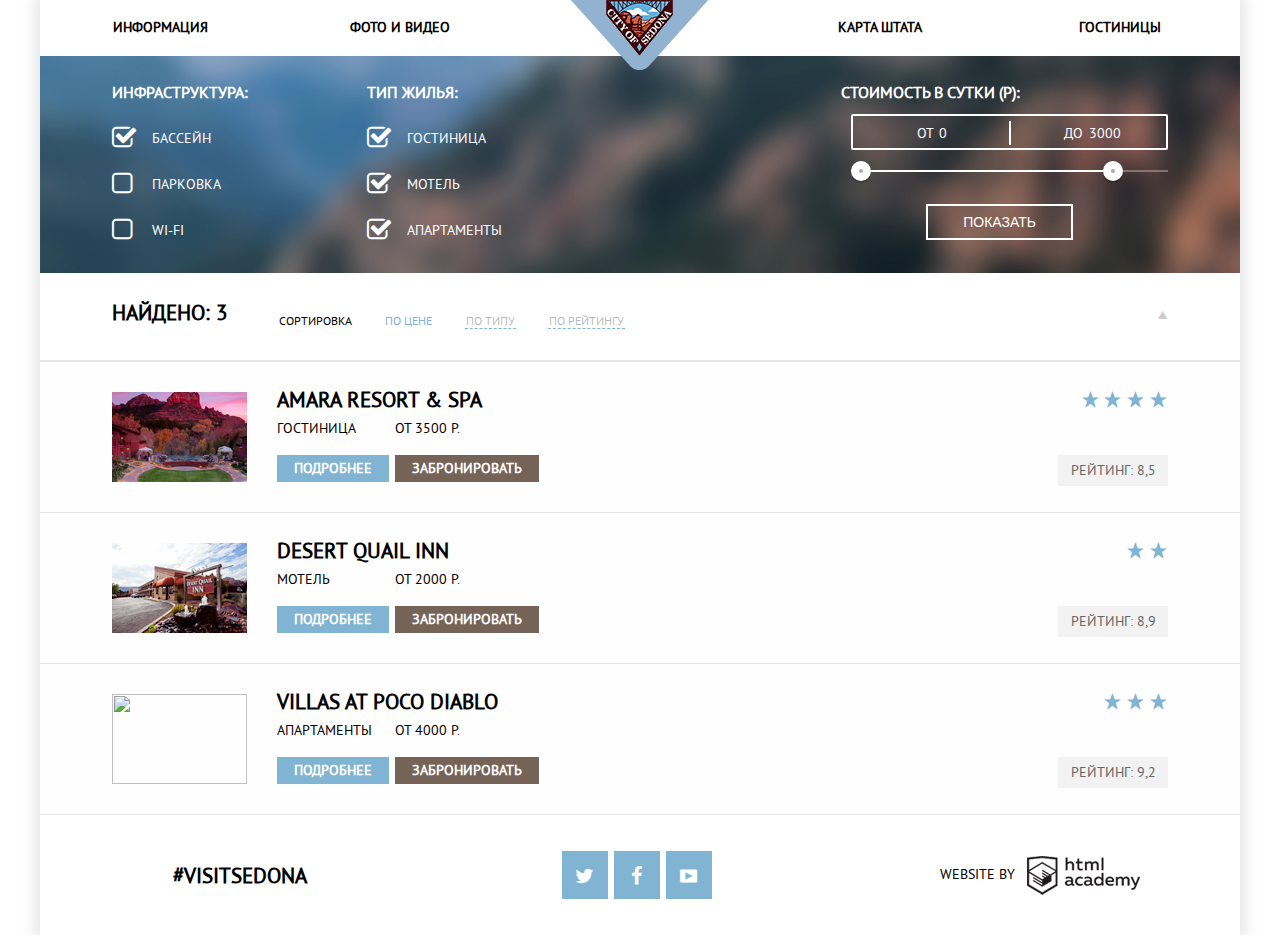
==== hotel.html @ a64052c8 "Add files via upload" ====
﻿<!DOCTYPE html>
<html lang="ru">
  <head>
    <meta charset="utf-8">
	<title>Sedona</title>
	<link rel="stylesheet" href="css/style.css">
  </head>
  <body>
    
	<div class="container">
	  <header class="header">
	    <nav>
          <figure class="logo">
            <a href="index.html">
              <img src="img/logo.png" alt="logo" width="138" height="70">
			</a>
		  </figure>	
		  <ul class="menu">
		    <li class="active"><a href="#" class "menu_link">Информация</a></li>
			<li class="menu_item"><a href="#" class "menu_link">Фото и видео</a></li>
			<li class="menu_item"><a href="#" class "menu_link">Карта штата</a></li>
			<li class="menu_item"><a href="#" class "menu_link">Гостиницы</a></li>
		  </ul>
		</nav> 
   	  </header>	
	  
      <section class="selection-block">
	    <form class="selection-form" action="#" method="post">
          <div class="infrasrtrucure-item">
            <h2>Инфраструктура:</h2>
            <input type="checkbox" name="pool" value="Бассейн" id="checkbox01" checked>
            <label for="checkbox01">Бассейн</label>
            <input type="checkbox" name="parking" value="Парковка" id="checkbox02">
            <label for="checkbox02">Парковка</label>
            <input type="checkbox" name="wifi" value="Парковка" id="checkbox03">
            <label for="checkbox03">Wi-Fi</label>
          </div>
          <div class="housetype-item">
            <h2>Тип жилья:</h2>
            <input type="checkbox" name="hotel" value="Гостиница" id="checkbox04" checked>
            <label for="checkbox04">Гостиница</label>
            <input type="checkbox" name="motel" value="Мотель" id="checkbox05" checked>
            <label for="checkbox05">Мотель</label>
            <input type="checkbox" name="apartments" value="Апартаменты" id="checkbox06" checked>
            <label for="checkbox06">Апартаменты</label>
          </div>
          <div class="cost-filter">
            <div class="cost-filter-title">
              Стоимость в сутки (р):
            </div>
            <div class="cost-control">
              <label class="cost-from">От <input type="text" name="from" value="0" id="from-value"></label><!--
              --><label class="cost-to">До <input type="text" name="to" value="3000" id="to-value"></label>
            </div>
            <div class="cost-range">
              <div class="scale">
                <div class="bar"></div>
              </div>
              <div class="range-toggle range-toggle-min"></div>
              <div class="range-toggle range-toggle-max"></div>
            </div>
            <button type="button" name="show">Показать</button>
          </div>
        </form>
      </section>
      <section class="sorting-block">
        <div class="sorting-sum">Найдено: 3</div>
        <div class="sorting-range">
          <ul>
            <li>Сортировка</li>
			<li class="search-active"><a href="#">По цене</a></li>
            <li><a href="#">По типу</a></li>
            <li><a href="#">По рейтингу</a></li>
          </ul>
        </div>
        <div class="search-arrow">
            <a href="#" class="icon-up-dir"></a>
			<a href="#" class="icon-down-dir-active"></a>
        </div>
      </section>
      <section class="results-block">
        <article class="result-item">
          <div class="result-image">
            <img src="img/amara.png" width="135" height="90" alt="" />
          </div>
          <div class="result-description">
            <h1 class="result-description-header"><a href="#">Amara resort &amp; spa</a></h1>
            <div class="details-item">
              <span>Гостиница</span><br>
              <a href="#">Подробнее</a>
            </div>
            <div class="reserve-item">
              <span>От 3500 р.</span><br>
              <a href="#">Забронировать</a>
            </div>
          </div>
          <div class="rating-item">
            <div class="rating-stars">
              <span class="icon-star"></span><span class="icon-star"></span><span class="icon-star"></span><span class="icon-star"></span>
            </div>
            <div class="rating-sum">
              <span>Рейтинг: 8,5</span>
            </div>
          </div>
        </article>
        <article class="result-item">
          <div class="result-image">
            <img src="img/desert.png" width="135" height="90" alt="" />
          </div>
          <div class="result-description">
            <h1 class="result-description-header"><a href="#">Desert quail inn</a></h1>
            <div class="details-item">
              <span>Мотель</span><br>
              <a href="#">Подробнее</a>
            </div>
            <div class="reserve-item">
              <span>От 2000 р.</span><br>
              <a href="#">Забронировать</a>
            </div>
          </div>
          <div class="rating-item">
            <div class="rating-stars">
              <span class="icon-star"></span><span class="icon-star"></span>
            </div>
            <div class="rating-sum">
              <span>Рейтинг: 8,9</span>
            </div>
          </div>
        </article>
        <article class="result-item">
          <div class="result-image">
            <img src="img/villas.png"  width="135" height="90" alt="" />
          </div>
          <div class="result-description">
            <h1 class="result-description-header"><a href="#">Villas at Poco Diablo</a></h1>
            <div class="details-item">
              <span>Апартаменты</span><br>
              <a href="#">Подробнее</a>
            </div>
            <div class="reserve-item">
              <span>От 4000 р.</span><br>
              <a href="#">Забронировать</a>
            </div>
          </div>
          <div class="rating-item">
            <div class="rating-stars">
              <span class="icon-star"></span><span class="icon-star"></span><span class="icon-star"></span>
            </div>
            <div class="rating-sum">
              <span>Рейтинг: 9,2</span>
            </div>
          </div>
        </article>
      </section>
      
	  <!--Footer-->
	  <footer>
        <div class="tag-item">
          <a href="#">#visitsedona</a>
        </div>
        <div class="social">
          <a href="#" class="social-btn tw"><span class="icon-twitter"></span></a>
          <a href="#" class="social-btn fb"><span class="icon-facebook"></span></a>
          <a href="https://youtube.com/" class="social-btn yt"><span class="icon-youtube"></span></a>
        </div>
        <div class="developer-item">
          <span>Website by</span>
		  <a href="https://htmlacademy.ru/"></a>
        </div>
      </footer>
    </div>
  </body>
</html
---- css/style.css ----
/*html, body, div, span, object, iframe,
h1, h2, h3, h4, h5, h6, p, blockquote, pre,
abbr, address, cite, code,
del, dfn, em, img, ins, kbd, q, samp,
small, strong, sub, sup, var,
b, i,
dl, dt, dd, ol, ul, li,
fieldset, form, label, legend,
table, caption, tbody, tfoot, thead, tr, th, td,
article, aside, canvas, details, figcaption, figure,
footer, hgroup, menu, section, summary,
time, mark, audio, video, main, nav, header {
  margin:0;
  padding:0;
  border:0;
  outline:0;
  font-size:100%;
  vertical-align:baseline;
  background:transparent;
}
input:focus,
textarea:focus {
  outline: none;
}

article,aside,details,figcaption,figure,
footer,header,hgroup,menu,nav,section {
  display:block;
}
*/


@font-face {
  font-weight: normal;
  font-family: "symbols-sedona";
  font-style: normal;
  src: url("../fonts/symbols-sedona.woff") format("woff"),
       url("../fonts/symbols-sedona.woff2") format("woff2");
}


@font-face {
  font-weight: normal;
  font-family: "PT Sans";
  font-style: normal;
  src: url("../fonts/ptsans.woff") format("woff"),
       url("../fonts/ptsans.woff2") format("woff2"),
	   url("../fonts/ptsansbold.woff") format("woff"),
       url("../fonts/ptsansbold.woff2") format("woff2");
	   
}

 
.icon-facebook:before {
  content: "\66";
}

/* 'f' */

.icon-twitter:before {
  content: "\74";
}

/* 't' */

.icon-up-dir:before {
  content: "\25b2";
}

/* '▲' */

.icon-down-dir:before {
  content: "\25bc";
}

/* '▼' */

.icon-star:before {
  content: "\2605";
}

/* '★' */

.icon-check-off:before {
  content: "\2610";
}

/* '☐' */

.icon-check-on:before {
  content: "\2611";
}

/* '☑' */

.icon-calendar:before {
  content: "\e800";
}

/* '' */

.icon-plus:before {
  content: "\e801";
}

/* '' */

.icon-minus:before {
  content: "\e802";
}

/* '' */

.icon-youtube:before {
  content: "\f39e";
}

/* '' */


html {
 font-size: 100%;
  font-family: sans-serif; /* 1 */
  -ms-text-size-adjust: 100%; /* 2 */
  -webkit-text-size-adjust: 100%; /* 2 */
}


body {
  text-transform: uppercase;
  color: #000000;
  font-family: "PT Sans", "Arial", sans-serif;
  font-size: 14px;
  font-weight: normal;
  line-height: 21px;
  margin:0;
}

.container {
    position: relative;
    width: 1200px;
    margin-right: auto;
    margin-left: auto;
    box-shadow: 0px 0px 15px 5px rgba(0, 1, 1, 0.1);

}


/* HEADER */
header {
    position:relative;
	margin:0;
}

header ul {
    display:flex;
    margin:0;
    padding-top: 13px;
    padding-bottom: 17px;
    line-height: 26px;
}
ul{
	padding:0;
	list-style:none;
	
}
/*.menu{
	padding:0;
	font-size:0;
}


.menu li:nth-child(1){
	padding-left:72px;
}
.menu li{
	box-sizing: border-box;
	width:240px;
	list-style:none;
}
*/

.menu {
  padding: 0;
  font-size: 0;
}

.menu li {
  display: inline-block;
  vertical-align: top;
  padding-top: 14px;
  padding-bottom: 16px;
  width: 20%;
}
.menu li:nth-child(2) {
    margin-right: 240px;
    text-align: center;
}

.menu li a:link,
.menu li a:visited,
.menu li a:hover,
.menu li a:active {
  display: block;
  text-align: center;
  font-size: 14px;
  line-height: 26px;
  font-weight: bold;
  color: #000;
  text-decoration: none;
  outline: none;
}

.menu li a:hover { color: #a8c9df; }
.menu .active a:active { color: rgba(96,78,67,0.3); }


.logo {
  position: absolute;
  width: 100%;
  left: 50%;
  top: 0;
  margin:0;
  margin-left: -69px;
  margin-right: auto;
  width: 138px;
  height: 70px;
}
/* WELCOME */

.welcome{
	display:flex;
	background-image: url(../img/background_photo.jpg);
	background-position-x: 50%;
    background-position-y: -60px;
    /* background-size: initial;
    background-repeat-x: no-repeat;
    background-repeat-y: no-repeat;
    background-attachment: initial;
    background-origin: initial;
    background-clip: initial;  ??? */ 
    flex-direction: column;
	align-items: center; 
	}

.welcome-title {
    margin-top: 76px;
    margin-bottom: 23px;
    width: 458px;
}


h1 {
    color: #000000;
    font-family: "PT Sans", sans-serif;
    font-size: 21px;
    font-weight: bold;
    line-height: 26px;
}
.reasons_header{
    width: 1200px;
    padding: 50px 0;
	text-align:center;

}
.reasons_header h1 {
	margin-top: 11px;
    margin-bottom: 27px;
}
.reasons_desc {
    line-height: 26px;
    margin-bottom: 0px;
}

/* REASONS */

.reason_blue{
   color: #ffffff;
   background-color: #81b3d2;
   text-align:center;
   float:left;
   width: 33.33333%;
	height: 256px;
   
}
.reason-picture{
	float: right;
	width: 66.6%;
 	height: 256px;
}
.reason_title{
	width: 200px;
    font-size: 21px;
    line-height: 26px;
    margin: 0 auto;
    margin-top: 2.45em;
    margin-bottom: 0.5em;
}
.reasons_row {
    content: "";
    display: flex;
    clear: both;
	font-size:100%;
}

.reason_blue p{
    margin-bottom: 0;
	margin-top: 20px;
}

.reason_next {
    box-sizing: border-box;
    width: 33.3%;
    min-height: 330px;
    padding: 0 4%;
	float:left;
	text-align: center;
	
}

.advantages_img {
    display: inline-block;
    width: 100px;
    min-height: 100px;
    margin-top: 42px;
    margin-bottom: 6px;
}

.reason_title_advantages {
    color: #000000;
    font-size: 21px;
    font-weight: bolder;
    margin-top: 0px;
    margin-bottom: 10px;
}

.reason_gray {
	background-color:#eeeeee;
	width: 400px;
	min-height: 256px;
    text-align: center;
}

/* Form */
.search {
  width: 568px;
  margin: 0 auto;
  line-height: 24px;
  text-align: center;
  background-color: white;
}

.search h2 {
  margin: 0;
  margin-top: 56px;
  margin-bottom: 29px;
  padding: 0;
  font-weight: bold;
  font-size: 30px;
  line-height: 24px;
  color: #000000;
}

.search a {
  display: block;
  width: 568px;
  margin-top: 47px;
  margin-right: auto;
  margin-left: auto;
  padding-top: 30px;
  padding-bottom: 30px;
  font-weight: bold;
  font-size: 21px;
  color: white;
  text-decoration: none;
  background-color: #766357;
}

.search a:hover {
  background-color: #604e43;
}

.search a:active {
  color: rgba(0, 0, 0, 0.3);
  background-color: #503e33;
}
.map {
  position: relative;
  height: 593px;
}

.map-canvas {
  height: 593px;
  background: #cbdda9 url("../img/map.jpg") no-repeat;
  background-size: cover;
  background-position: center 0px;
}

.map-canvas iframe {
  width: 100%;
  height: 593px;
  border: 0;
  background-size: cover;
  background-position: center 0px;
}

.form {
  position: absolute;
  top: 0;
  left: 50%;
  display: none;
  width: 458px;
  padding: 55px;
  font-weight: bold;
  font-size: 14px;
  text-align: right;
  color: black;
  background: white;
  box-shadow: 0px 0px 15px 7px rgba(0, 1, 1, 0.15);
  -webkit-transform: translateX(-50%);
      -ms-transform: translateX(-50%);
          transform: translateX(-50%);
}

.form-show {
  display: block;
  -webkit-animation: form_opacity 0.6s;
  animation: form_opacity 0.6s;
}

@keyframes form_opacity {
  0% {
    opacity: 0;
  }
  100% {
    opacity: 1;
  }
}

@keyframes shake {
  0%, 100% {
    transform: translateX(0);
  }
  10%, 30%, 50%, 70%, 90% {
    transform: translateX(-10px);
  }
  20%, 40%, 60%, 80% {
    transform: translateX(10px);
  }
}

input.booking-calendar[type="text"] {
  width: 281px;
  margin-bottom: 20px;
  margin-left: 20px;
  padding: 4px 15px;
  padding-right: 40px;
  font-weight: bold;
  font-size: 14px;
  line-height: 26px;
  font-family: "PT Sans", "Arial", sans-serif;
  color: black;
  text-transform: uppercase;
  background: #f2f2f2;
  border: 2px solid #f2f2f2;
  outline: none;
}

.icon-calendar {
  position: absolute;
  left: 480px;
  margin: 0;
  margin-top: 5px;
  padding: 0;
  font-size: 20px;
  color: #c2c2c2;
}

.icon-calendar:hover {
  color: black;
}

.icon-calendar:active {
  color: #81b3d2;
}

.input-line {
  margin-bottom: 10px;
}

.booking-calendar-minus-plus {
  display: inline-block;
  margin-left: 27px;
  vertical-align: middle;
  background: #f2f2f2;
}

.input-line-adults {
  display: inline-block;
  padding-right: 38px;
}

.input-line-adults .booking-calendar-minus-plus {
  margin-left: 39px;
}

.form .btn-grey {
  width: 38px;
  height: 38px;
  font-weight: normal;
  font-size: 14px;
  vertical-align: middle;
  text-align: center;
  color: #a9a9a9;
  background: #f2f2f2;
  border: none;
  outline: none;
  cursor: pointer;
}

.form .btn-grey:hover {
  color: black;
}

.form .btn-grey:active {
  color: #81b3d2;
}

input.booking-calendar-select[type="text"] {
  width: 26px;
  padding: 5px 1px;
  font-weight: bold;
  font-size: 14px;
  line-height: 26px;
  font-family: "PT Sans", "Arial", sans-serif;
  vertical-align: middle;
  text-align: center;
  color: black;
  text-transform: uppercase;
  background: #f2f2f2;
  border: 2px solid #f2f2f2;
  outline: none;
}

input.booking-calendar:focus, input.booking-calendar-select:focus,
input.booking-calendar:focus:hover, input.booking-calendar-select:focus:hover {
  background: white;
  border: 2px solid #e5e5e5;
}

input.booking-calendar:hover,
input.booking-calendar-select:hover {
  background: #ebebeb;
  border: 2px solid #ebebeb;
}

.form-btn-blue {
  display: block;
  margin-top: 54px;
  padding: 15px 196px;
  font-weight: bold;
  font-size: 21px;
  text-align: center;
  text-transform: uppercase;
  border: none;
  outline: none;
  cursor: pointer;
 }
 
 .btn-blue {
  color: white;
  background-color: #81b3d2;
}

.btn-blue:hover {
  color: white;
  background-color: #669ec0;
}

.btn-blue:active {
  color: rgba(255, 255, 255, 0.3);
  background-color: #5496bd;
}

/* обрыв */

/* hotel */
.selection-block {
    box-sizing: border-box;
    min-height: 215px;
    color: #ffffff;
    background: #5d7284;
    background-repeat: no-repeat;
    background-position: center;
	background-image: url(../img/back.png);
	background-size:cover;
	display: flex;
    width: 1200px;
	text-align:left;
}

.selection-form {
    display: -webkit-box;
    display: -webkit-flex;
    display: -ms-flexbox;
    display: flex;
    padding: 0 72px;
    padding-top: 26px;
    padding-bottom: 7px;
    width: 1056px;
}
.selection-form input[type="checkbox"] {
    display: none;
}
.selection-form input[type="checkbox"] + label {
    display: block;
    padding-left: 40px;
    position: relative;
    cursor: pointer;
}
.selection-form input[type="checkbox"] + label::before {
    content: "\2610";
    position: absolute;
    top: 0;
    left: 0;
    width: 10px;
    height: 10px;
    font-family: "symbols-sedona";
    font-size: 26px;
}
.selection-form input[type="checkbox"]:disabled + label::before {
    color: #6a6a6a;
}
.selection-form input[type="checkbox"]:checked + label::before {
    content: "\2611";
}
.selection-form input[type="checkbox"]:checked:disabled + label::before {
    color: #6a6a6a;
}
.infrasrtrucure-item {
    width: 256px;
}
.infrasrtrucure-item h2,
.housetype-item h2 {
    font-size: 16px;
    font-weight: bold;
    margin-top: 0px;
    margin-bottom: 25px;
}
.infrasrtrucure-item label,
.housetype-item label {
    line-height: 21px;
    font-size: 14px;
    font-weight: normal;
    margin-bottom: 25px;
}
.housetype-item {
    width: 274px;
}
.cost-filter {
    position: relative;
    box-sizing: border-box;
    width: 528px;
    padding-left: 200px;
}
.cost-filter-title {
    margin-bottom: 11px;
    font-size: 16px;
    font-weight: bold;
}
.cost-control {
    position: relative;
    margin-bottom: 20px;
    margin-left: 10px;
    border: 2px solid #ffffff;
    border-radius: 2px;
    height: 32px;
}
.cost-control::after {
    position: absolute;
    top: 5px;
    left: 50%;
    height: 22px;
    content: "";
    border: 1px solid #ffffff;
}
.cost-control label {
    display: inline-block;
    vertical-align: middle;
    height: 34px;
    width: 90px;
    cursor: pointer;
}
.cost-control .cost-from {
    padding-left: 64px;
}
.cost-control .cost-to {
    padding-left: 57px;
}
.cost-control input {
    width: 50px;
    color: inherit;
    font: inherit;
    border: none;
    background: none;
    line-height: 32px;
}
.cost-range {
    position: relative;
}
.cost-range .scale {
    height: 2px;
    margin-left: 10px;
    background: rgba(255, 255, 255, 0.3);
}
.cost-range .bar {
    width: 80%;
    height: 2px;
    background: #ffffff;
}
.range-toggle {
    position: absolute;
    top: -9px;
    left: 10px;
    width: 4px;
    height: 4px;
    cursor: pointer;
    border: 8px solid #ffffff;
    border-radius: 50%;
    background: #ababab;
    box-shadow: 0 2px 1px 0 rgba(0, 1, 1, 0.2);
}
.range-toggle:hover {
    background: #1c4f80;
}
.range-toggle-max {
    left: 80%;
}
.selection-form button {
    position: absolute;
    right: 95px;
    bottom: 26px;
    padding: 6px 35px;
    text-transform: uppercase;
    color: #ffffff;
    border: 2px solid #ffffff;
    background: none;
    font-size: 14px;
    line-height: 20px;
}
.selection-form button:hover {
    background: #ffffff;
    color: #000000;
}

.sorting-block{
	padding: 29px 6%;
    border-bottom: 2px solid #e5e5e5;
}
.sorting-sum{
    width: 135px;
    font-weight: 700;
    font-size: 21px;
    float: left;
    margin-right: 32px;
}
.sorting-range{
	float: left;
    margin-right: 32px;
}

.sorting-block:after {
	content: "";
    display: table;
    clear: both;
}

.sorting-range ul{
	margin: 0;
    padding: 8px 0 0;
    list-style: none;
    font-size: 0;
}
.sorting-range li{
	display: inline-block;
    margin-right: 32px;
    font-size: 12px;
    vertical-align: top;
}
.sorting-range a {
    padding-right: 1px;
    padding-left: 1px;
    color: rgba(0,0,0,.3);
    text-decoration: none;
    border-bottom: 1px dashed #81b3d2;
}
.search-active a:hover,
.sorting-range a:hover{
	color: #81b3d2;
    border-bottom: 1px dashed #81b3d2;	
}
.sorting-range a:active{
    color: black;
    border-bottom: none;
}

.search-active a{
    color: #81b3d2;
    border-bottom: none;
}

.search-arrow{
	position: relative;
    top: 3px;
    margin-right: -8px;
    font-size: 0;
    text-align: right;
	float:right;
}
.icon-up-dir{
	color: #ccc;
    text-decoration: none;
	font-size: 20px;
}
.icon-up-dir:hover{
	color:black;
}
.icon-down-dir-active{
	color: #81b3d2;
    text-decoration: none;
	font-size: 20px;
}    

[class^="icon-"]:before, [class*=" icon-"]:before {
    display: inline-block;
    width: 1em;
    margin-right: .2em;
    margin-left: .2em;
    font-weight: 400;
    line-height: 1em;
    font-family: "symbols-sedona";
    text-align: center;
    text-transform: none;
    text-decoration: inherit;
    font-style: normal;
    font-variant: normal;
    speak: none;
}


.results-block {
    background: #fefefe;
    -webkit-box-orient: vertical;
    -webkit-box-direction: normal;
    -webkit-flex-direction: column;
    -ms-flex-direction: column;
    flex-direction: column;
}
.result-item {
    display: -webkit-box;
    display: -webkit-flex;
    display: -ms-flexbox;
    display: flex;
    padding: 25px 72px;
    border-bottom: 1px solid #e5e5e5;
    -webkit-box-align: center;
    -webkit-align-items: center;
    -ms-flex-align: center;
    align-items: center;
}
.result-image {
    width: 165px;
    height: 90px;
}
.result-description {

    display: flex;
    width: 781px;
    min-height: 100px;
    flex-wrap: wrap;
    align-content: flex-start;
}
.result-description-header {
    min-width: 750px;
    margin-top: 0px;
    margin-bottom: 5px;
	text-align:left;
}
.result-description-header a {
    font-size: 21px;
    font-weight: bold;
}
.result-description-header a:hover {
    color: #81b3d2;
}
.result-description-header a:active {
    color: #b2b2b2;
}
.result-description a {
    text-decoration: none;
    color: #000000;
}
.details-item a {
    display: block;
    margin-top: 16px;
    padding: 3px 17px;
    color: #ffffff;
    background-color: #81b3d2;
    font-size: 14px;
    font-weight: bold;

}
.details-item a:hover {
    background-color: #669ec0;
}
.details-item a:active {
    background-color: #5496bd;
    color: #88b6d1;
}
.reserve-item a {
    display: block;
    margin-top: 16px;
    padding: 3px 17px;
    color: #ffffff;
    background-color: #766357;
    font-size: 14px;
    font-weight: bold;
}
.reserve-item a:hover {
    background-color: #604e43;
}
.reserve-item a:active {
    background-color: #503e33;
    color: #857871;
}
.details-item {
    margin-right: 6px;
	text-align:left;
}
.rating-item {
    
    display: flex;
    flex-direction: column;
    height: 97px;
    width: 110px;
    text-align: right;
    justify-content: space-between;
}
.rating-item .rating-stars {
    color: #81b3d2;
    font-size: 19px;
    line-height: 21px;
}
.rating-stars .icon-star::before {
    margin-right: 0;
}
.rating-item .rating-sum {
    padding-top: 5px;
    padding-bottom: 5px;
    color: #666666;
    background-color: #f2f2f2;
    text-align: center;
}



/* Футер */
footer {
    padding: 36px 0;
    font-size: 0;
   }
   
   
.footer-index {
    position: absolute;
    z-index: 2;
    bottom: 0;
    background: rgba(255, 255, 255, 0.9);
}

.tag-item, .social{
	display: inline-block;
	width:33.3333%;
	text-align: center;
}

.tag-item a {
    font-size: 21px;
    font-weight: bold;
    text-decoration: none;
    color: #000000;
	vertical-align: middle;
}

.social a {
    content: "";
	width:42px;
	height:18px;
    background: #81b3d2;
    text-decoration: none;
    font-size: 20px;
    line-height: 20px;
    color: #ffffff;
    padding: 15px 2px;
    margin-right: 6px;
	display:inline-block;
	vertical-align: middle;
}


.social a:hover {
    background: #669ec0;
}
.social a:active {
    background: #5496bd;
    color: #88b6d1;
}
.developer-item, .developer-item a {
    display: inline-block;
    font-size: 14px;
    vertical-align: middle;
    text-align: center;
}
.developer-item {
	width: 33.3333333%;
    color: #000;
    text-decoration: none;
}
	

.developer-item a {
    width: 113px;
    height: 39px;
    margin-left: 8px;
    background: url(../img/logotype.png) no-repeat;
}
.developer-item a:hover {
	background: url("../img/logotype1.png") no-repeat;

}
.developer-item a:active {
  background: url("../img/logotype.png") no-repeat;
  opacity: 0.3;
}
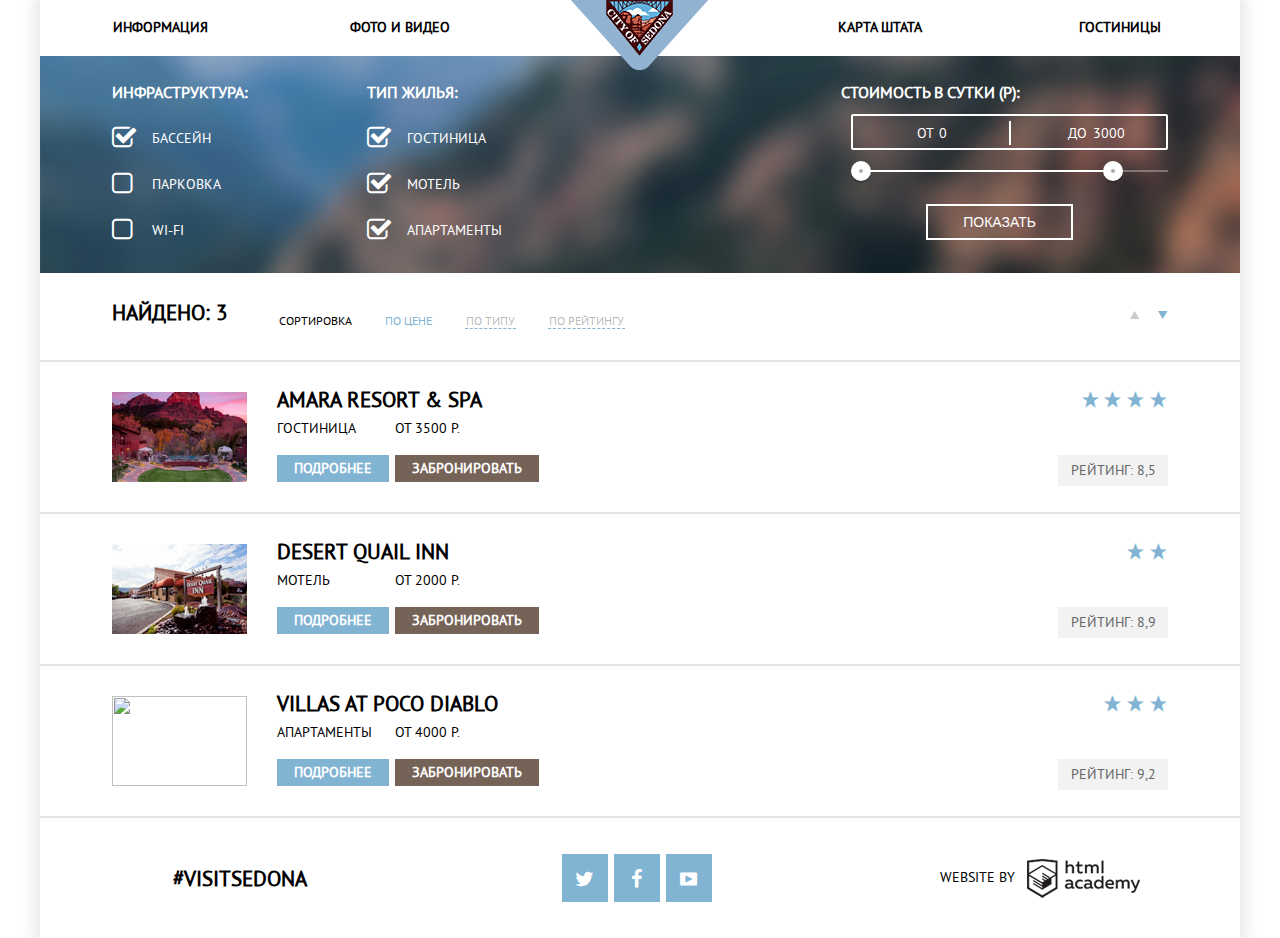
==== commit 9ffbb347: "файлы для сайта" ====
--- a/hotel.html
+++ b/hotel.html
@@ -49,8 +49,8 @@
               Стоимость в сутки (р):
             </div>
             <div class="cost-control">
-              <label class="cost-from">От <input type="text" name="from" value="0" id="from-value"></label><!--
-              --><label class="cost-to">До <input type="text" name="to" value="3000" id="to-value"></label>
+              <label class="cost-from">От <input type="text" name="from" value="0" id="from-value"></label>
+                <label class="cost-to">До <input type="text" name="to" value="3000" id="to-value"></label>
             </div>
             <div class="cost-range">
               <div class="scale">
--- a/css/style.css
+++ b/css/style.css
@@ -1,34 +1,3 @@
-/*html, body, div, span, object, iframe,
-h1, h2, h3, h4, h5, h6, p, blockquote, pre,
-abbr, address, cite, code,
-del, dfn, em, img, ins, kbd, q, samp,
-small, strong, sub, sup, var,
-b, i,
-dl, dt, dd, ol, ul, li,
-fieldset, form, label, legend,
-table, caption, tbody, tfoot, thead, tr, th, td,
-article, aside, canvas, details, figcaption, figure,
-footer, hgroup, menu, section, summary,
-time, mark, audio, video, main, nav, header {
-  margin:0;
-  padding:0;
-  border:0;
-  outline:0;
-  font-size:100%;
-  vertical-align:baseline;
-  background:transparent;
-}
-input:focus,
-textarea:focus {
-  outline: none;
-}
-
-article,aside,details,figcaption,figure,
-footer,header,hgroup,menu,nav,section {
-  display:block;
-}
-*/
-
 
 @font-face {
   font-weight: normal;
@@ -69,7 +38,7 @@
 
 /* '▲' */
 
-.icon-down-dir:before {
+.icon-down-dir-active:before {
   content: "\25bc";
 }
 
@@ -115,7 +84,6 @@
   content: "\f39e";
 }
 
-/* '' */
 
 
 html {
@@ -151,34 +119,6 @@
     position:relative;
 	margin:0;
 }
-
-header ul {
-    display:flex;
-    margin:0;
-    padding-top: 13px;
-    padding-bottom: 17px;
-    line-height: 26px;
-}
-ul{
-	padding:0;
-	list-style:none;
-	
-}
-/*.menu{
-	padding:0;
-	font-size:0;
-}
-
-
-.menu li:nth-child(1){
-	padding-left:72px;
-}
-.menu li{
-	box-sizing: border-box;
-	width:240px;
-	list-style:none;
-}
-*/
 
 .menu {
   padding: 0;
@@ -233,12 +173,6 @@
 	background-image: url(../img/background_photo.jpg);
 	background-position-x: 50%;
     background-position-y: -60px;
-    /* background-size: initial;
-    background-repeat-x: no-repeat;
-    background-repeat-y: no-repeat;
-    background-attachment: initial;
-    background-origin: initial;
-    background-clip: initial;  ??? */ 
     flex-direction: column;
 	align-items: center; 
 	}
@@ -389,12 +323,7 @@
   height: 593px;
 }
 
-.map-canvas {
-  height: 593px;
-  background: #cbdda9 url("../img/map.jpg") no-repeat;
-  background-size: cover;
-  background-position: center 0px;
-}
+
 
 .map-canvas iframe {
   width: 100%;
@@ -437,17 +366,7 @@
   }
 }
 
-@keyframes shake {
-  0%, 100% {
-    transform: translateX(0);
-  }
-  10%, 30%, 50%, 70%, 90% {
-    transform: translateX(-10px);
-  }
-  20%, 40%, 60%, 80% {
-    transform: translateX(10px);
-  }
-}
+
 
 input.booking-calendar[type="text"] {
   width: 281px;
@@ -557,7 +476,7 @@
 .form-btn-blue {
   display: block;
   margin-top: 54px;
-  padding: 15px 196px;
+  padding: 15px 192px;
   font-weight: bold;
   font-size: 21px;
   text-align: center;
@@ -600,9 +519,6 @@
 }
 
 .selection-form {
-    display: -webkit-box;
-    display: -webkit-flex;
-    display: -ms-flexbox;
     display: flex;
     padding: 0 72px;
     padding-top: 26px;
@@ -634,9 +550,7 @@
 .selection-form input[type="checkbox"]:checked + label::before {
     content: "\2611";
 }
-.selection-form input[type="checkbox"]:checked:disabled + label::before {
-    color: #6a6a6a;
-}
+
 .infrasrtrucure-item {
     width: 256px;
 }
@@ -848,24 +762,12 @@
 }
 
 
-.results-block {
-    background: #fefefe;
-    -webkit-box-orient: vertical;
-    -webkit-box-direction: normal;
-    -webkit-flex-direction: column;
-    -ms-flex-direction: column;
-    flex-direction: column;
-}
 .result-item {
-    display: -webkit-box;
-    display: -webkit-flex;
-    display: -ms-flexbox;
+
     display: flex;
     padding: 25px 72px;
-    border-bottom: 1px solid #e5e5e5;
+    border-bottom: 2px solid #e5e5e5;
     -webkit-box-align: center;
-    -webkit-align-items: center;
-    -ms-flex-align: center;
     align-items: center;
 }
 .result-image {
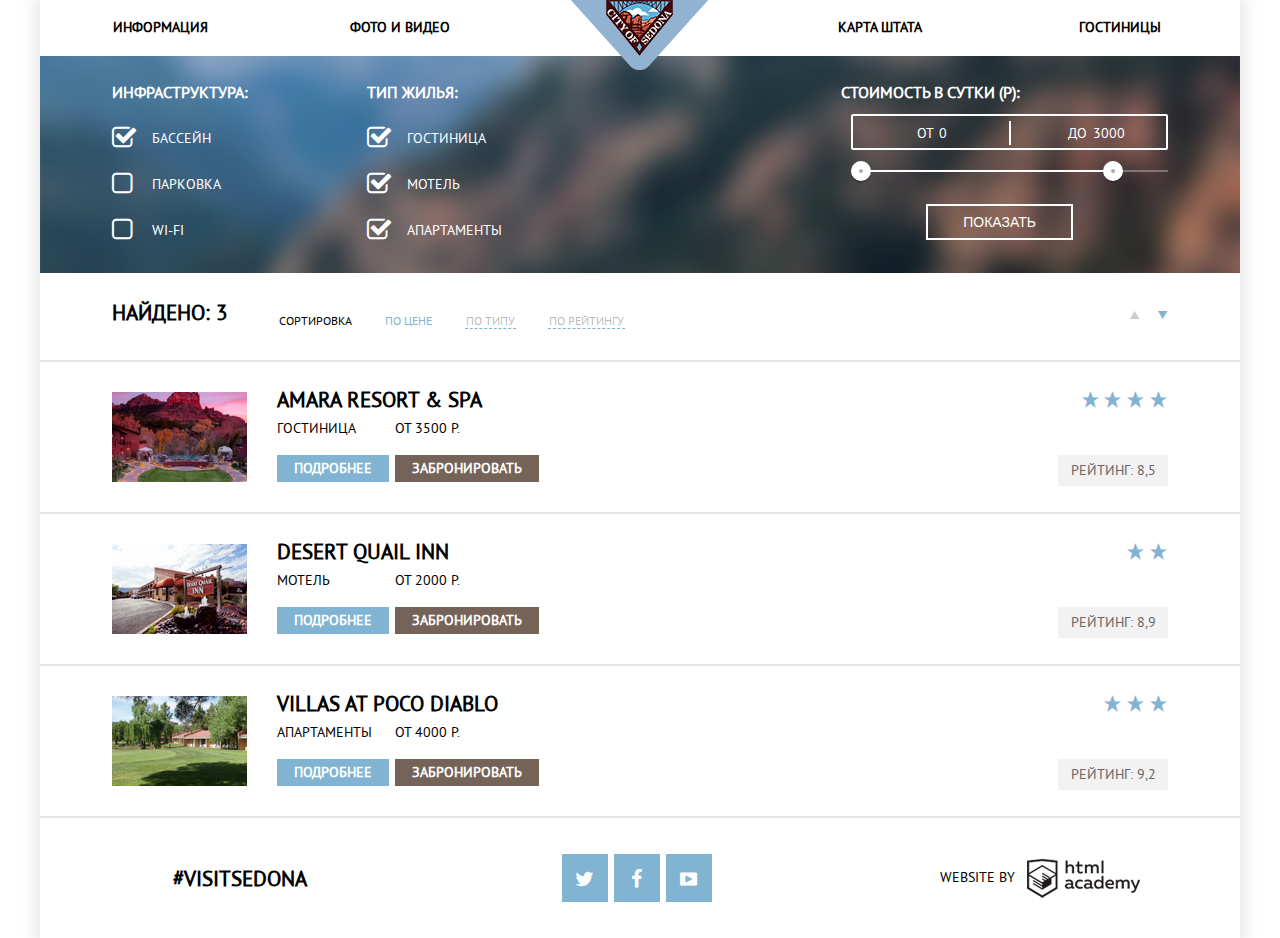
==== commit 7dbd3ecd: "Update hotel.html" ====
--- a/hotel.html
+++ b/hotel.html
@@ -129,7 +129,7 @@
         </article>
         <article class="result-item">
           <div class="result-image">
-            <img src="img/villas.png"  width="135" height="90" alt="" />
+            <img src="img/Villas.png"  width="135" height="90" alt="" />
           </div>
           <div class="result-description">
             <h1 class="result-description-header"><a href="#">Villas at Poco Diablo</a></h1>
@@ -170,4 +170,4 @@
       </footer>
     </div>
   </body>
-</html+</html
